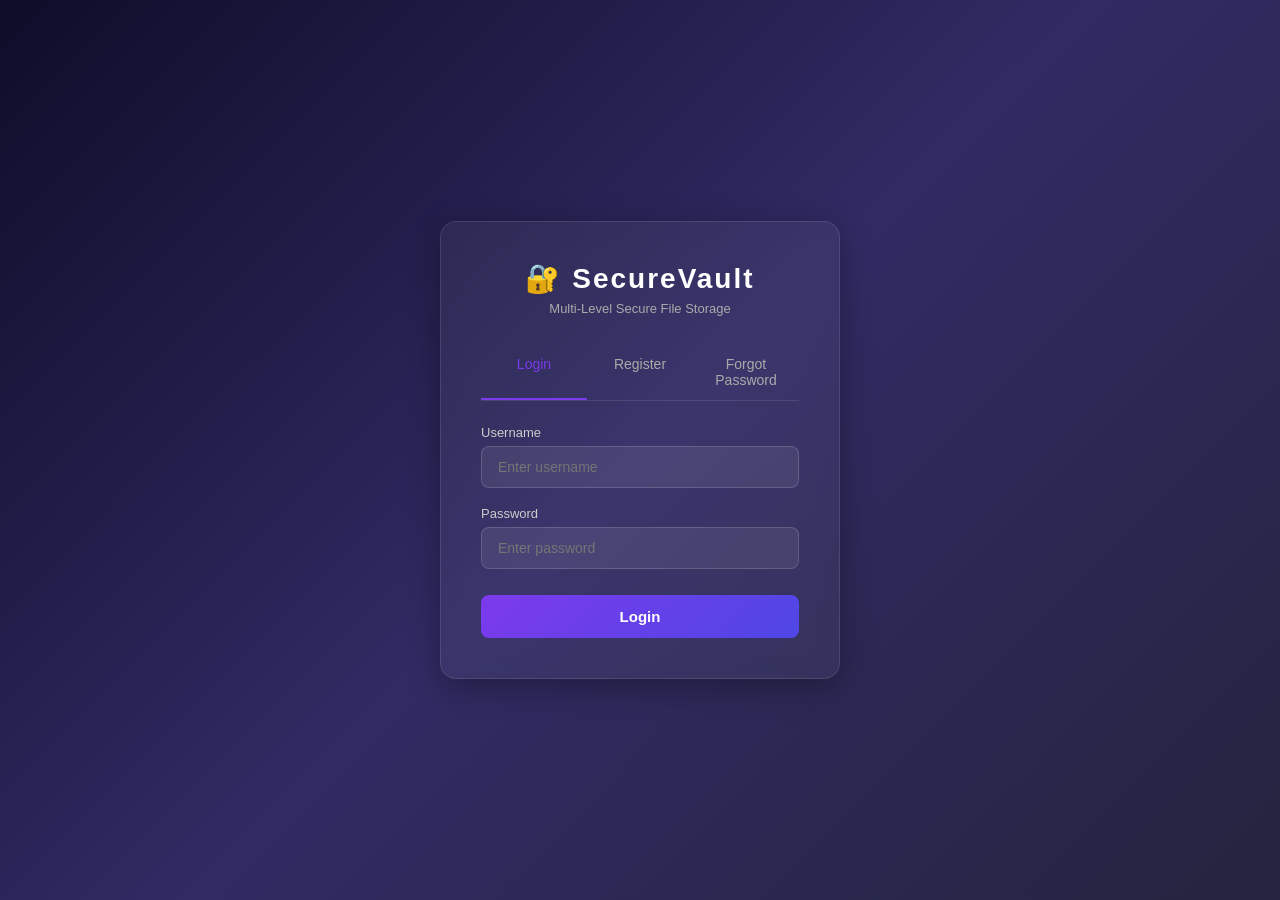
==== src/main/resources/static/index.html @ e0a2c569 "Initial commit: SecureVault - Multi-Level Secure File Storage System" ====
<!DOCTYPE html>
<html lang="en">
<head>
    <meta charset="UTF-8">
    <title>SecureVault - Login</title>
    <style>
        * { margin: 0; padding: 0; box-sizing: border-box; }
        body {
            font-family: 'Segoe UI', sans-serif;
            background: linear-gradient(135deg, #0f0c29, #302b63, #24243e);
            min-height: 100vh;
            display: flex;
            align-items: center;
            justify-content: center;
        }
        .container {
            background: rgba(255,255,255,0.05);
            backdrop-filter: blur(10px);
            border: 1px solid rgba(255,255,255,0.1);
            border-radius: 16px;
            padding: 40px;
            width: 400px;
            box-shadow: 0 8px 32px rgba(0,0,0,0.3);
        }
        .logo { text-align: center; margin-bottom: 30px; }
        .logo h1 { color: #fff; font-size: 28px; letter-spacing: 2px; }
        .logo p { color: #aaa; font-size: 13px; margin-top: 6px; }
        .tabs { display: flex; margin-bottom: 24px; border-bottom: 1px solid rgba(255,255,255,0.1); }
        .tab {
            flex: 1; padding: 10px; text-align: center; cursor: pointer;
            color: #aaa; font-size: 14px; border-bottom: 2px solid transparent;
            transition: all 0.3s;
        }
        .tab.active { color: #7c3aed; border-bottom: 2px solid #7c3aed; }
        .form-group { margin-bottom: 18px; }
        label { color: #ccc; font-size: 13px; display: block; margin-bottom: 6px; }
        input {
            width: 100%; padding: 12px 16px;
            background: rgba(255,255,255,0.08);
            border: 1px solid rgba(255,255,255,0.15);
            border-radius: 8px; color: #fff; font-size: 14px;
            outline: none; transition: border 0.3s;
        }
        input:focus { border-color: #7c3aed; }
        .btn {
            width: 100%; padding: 13px;
            background: linear-gradient(135deg, #7c3aed, #4f46e5);
            border: none; border-radius: 8px; color: #fff;
            font-size: 15px; font-weight: 600; cursor: pointer;
            transition: opacity 0.3s; margin-top: 8px;
        }
        .btn:hover { opacity: 0.85; }
        .msg {
            margin-top: 16px; padding: 12px; border-radius: 8px;
            font-size: 13px; text-align: center; display: none;
        }
        .msg.success { background: rgba(16,185,129,0.2); color: #10b981; display: block; }
        .msg.error   { background: rgba(239,68,68,0.2);  color: #ef4444;  display: block; }
        .level-badge {
            display: inline-block; padding: 3px 10px; border-radius: 20px;
            font-size: 11px; font-weight: bold; margin-left: 8px;
        }
        .level1 { background: rgba(59,130,246,0.2); color: #3b82f6; }
        .level2 { background: rgba(239,68,68,0.2);  color: #ef4444; }
        .hidden { display: none; }
        .otp-input {
            letter-spacing: 8px; font-size: 22px; text-align: center;
            font-weight: bold; color: #7c3aed;
        }
        .info-box {
            background: rgba(124,58,237,0.1); border: 1px solid rgba(124,58,237,0.3);
            border-radius: 8px; padding: 12px; color: #c4b5fd; font-size: 13px;
            margin-bottom: 16px; text-align: center;
        }
    </style>
</head>
<body>
<div class="container">
    <div class="logo">
        <h1>🔐 SecureVault</h1>
        <p>Multi-Level Secure File Storage</p>
    </div>

    <div class="tabs">
        <div class="tab active" onclick="showTab('login')">Login</div>
        <div class="tab" onclick="showTab('register')">Register</div>
        <div class="tab" onclick="showTab('forgot')">Forgot Password</div>
    </div>

    <!-- LOGIN FORM -->
    <div id="loginForm">
        <div class="form-group">
            <label>Username</label>
            <input type="text" id="loginUsername" placeholder="Enter username">
        </div>
        <div class="form-group">
            <label>Password</label>
            <input type="password" id="loginPassword" placeholder="Enter password">
        </div>
        <button class="btn" onclick="login()">Login</button>
        <div id="loginMsg" class="msg"></div>
    </div>

    <!-- OTP VERIFICATION FORM (shown when 2FA is required) -->
    <div id="otpForm" class="hidden">
        <div class="info-box">
            📧 A 6-digit OTP has been sent to your registered email.<br>
            It expires in <strong>5 minutes</strong>.
        </div>
        <div class="form-group">
            <label>Enter OTP</label>
            <input type="text" id="otpInput" class="otp-input" placeholder="000000" maxlength="6">
        </div>
        <button class="btn" onclick="verifyOtp()">Verify OTP</button>
        <button class="btn" onclick="cancelOtp()"
                style="background:rgba(255,255,255,0.08);margin-top:8px;">← Back to Login</button>
        <div id="otpMsg" class="msg"></div>
    </div>

    <!-- REGISTER FORM -->
    <div id="registerForm" class="hidden">
        <div class="form-group">
            <label>Username</label>
            <input type="text" id="regUsername" placeholder="Choose a username">
        </div>
        <div class="form-group">
            <label>Password 1</label>
            <input type="password" id="regPassword1" placeholder="Password for normal files">
        </div>
        <div class="form-group">
            <label>Password 2</label>
            <input type="password" id="regPassword2" placeholder="Password for secure files">
        </div>
        <div class="form-group">
            <label>Security Question</label>
            <select id="regSecurityQuestion" style="width:100%;padding:12px 16px;background:rgba(255,255,255,0.08);border:1px solid rgba(255,255,255,0.15);border-radius:8px;color:#fff;font-size:14px;outline:none;">
                <option value="" style="background:#1a1a2e;">-- Select a question --</option>
                <option value="What was the name of your first pet?" style="background:#1a1a2e;">What was the name of your first pet?</option>
                <option value="What is your mother's maiden name?" style="background:#1a1a2e;">What is your mother's maiden name?</option>
                <option value="What city were you born in?" style="background:#1a1a2e;">What city were you born in?</option>
                <option value="What was the name of your primary school?" style="background:#1a1a2e;">What was the name of your primary school?</option>
                <option value="What is your favourite movie?" style="background:#1a1a2e;">What is your favourite movie?</option>
            </select>
        </div>
        <div class="form-group">
            <label>Security Answer</label>
            <input type="text" id="regSecurityAnswer" placeholder="Your answer (case-insensitive)">
        </div>
        <div class="form-group">
            <label>Email Address <span style="color:#7c3aed;font-size:11px;">(optional — required for 2FA)</span></label>
            <input type="email" id="regEmail" placeholder="your@email.com">
        </div>
        <button class="btn" onclick="register()">Register</button>
        <div id="registerMsg" class="msg"></div>
    </div>

    <!-- FORGOT PASSWORD FORM -->
    <div id="forgotForm" class="hidden">
        <div class="form-group">
            <label>Username</label>
            <input type="text" id="forgotUsername" placeholder="Enter your username">
            <button class="btn" onclick="loadQuestion()" style="margin-top:8px;padding:9px;">Get Security Question</button>
        </div>
        <div id="questionBox" class="hidden">
            <div class="form-group">
                <label>Security Question</label>
                <div id="questionText" style="color:#7c3aed;font-size:14px;padding:10px 0;"></div>
            </div>
            <div class="form-group">
                <label>Your Answer</label>
                <input type="text" id="forgotAnswer" placeholder="Enter your answer">
            </div>
            <div class="form-group">
                <label>New Password</label>
                <input type="password" id="forgotNewPassword" placeholder="Set a new password">
            </div>
            <button class="btn" onclick="resetPassword()">Reset Password</button>
        </div>
        <div id="forgotMsg" class="msg"></div>
    </div>
</div>

<script>
    let pending2FAUsername = null;  // stores username while waiting for OTP

    function showTab(tab) {
        document.getElementById('loginForm').classList.toggle('hidden', tab !== 'login');
        document.getElementById('otpForm').classList.add('hidden');
        document.getElementById('registerForm').classList.toggle('hidden', tab !== 'register');
        document.getElementById('forgotForm').classList.toggle('hidden', tab !== 'forgot');
        document.querySelectorAll('.tab').forEach((t, i) => {
            t.classList.toggle('active',
                (tab === 'login'    && i === 0) ||
                (tab === 'register' && i === 1) ||
                (tab === 'forgot'   && i === 2)
            );
        });
    }

    async function login() {
        const username = document.getElementById('loginUsername').value.trim();
        const password = document.getElementById('loginPassword').value.trim();
        const msg = document.getElementById('loginMsg');

        if (!username || !password) {
            showMsg(msg, 'Please fill in all fields', 'error'); return;
        }

        try {
            const res = await fetch('/auth/login', {
                method: 'POST',
                headers: { 'Content-Type': 'application/json' },
                body: JSON.stringify({ username, password })
            });
            const result = await res.text();

            if (result.startsWith('2FA_REQUIRED:')) {
                // 2FA is active — show OTP verification form
                pending2FAUsername = result.split(':')[1];
                document.getElementById('loginForm').classList.add('hidden');
                document.getElementById('otpForm').classList.remove('hidden');
                document.getElementById('otpInput').value = '';
                document.getElementById('otpMsg').className = 'msg';
                return;
            }

            if (result.startsWith('EMAIL_ERROR')) {
                showMsg(msg, '⚠️ 2FA is enabled but email could not be sent. Check server mail settings in application.properties.', 'error');
                return;
            }

            if (result.startsWith('ey')) {
                localStorage.setItem('token', result);
                const payload = JSON.parse(atob(result.split('.')[1]));
                localStorage.setItem('accessLevel', payload.accessLevel);
                localStorage.setItem('username', username);
                showMsg(msg, 'Login successful! Redirecting...', 'success');
                setTimeout(() => window.location.href = '/dashboard.html', 1000);
            } else {
                showMsg(msg, result, 'error');
            }
        } catch (e) {
            showMsg(msg, 'Connection error. Is the server running?', 'error');
        }
    }

    async function verifyOtp() {
        const otp = document.getElementById('otpInput').value.trim();
        const msg = document.getElementById('otpMsg');

        if (!otp || otp.length !== 6) {
            showMsg(msg, 'Please enter the 6-digit OTP', 'error'); return;
        }

        try {
            const res = await fetch('/auth/verify-otp', {
                method: 'POST',
                headers: { 'Content-Type': 'application/json' },
                body: JSON.stringify({ username: pending2FAUsername, otp })
            });
            const result = await res.text();

            if (result.startsWith('ey')) {
                localStorage.setItem('token', result);
                const payload = JSON.parse(atob(result.split('.')[1]));
                localStorage.setItem('accessLevel', payload.accessLevel);
                localStorage.setItem('username', pending2FAUsername);
                pending2FAUsername = null;
                showMsg(msg, '✅ OTP verified! Redirecting...', 'success');
                setTimeout(() => window.location.href = '/dashboard.html', 1000);
            } else {
                showMsg(msg, '❌ ' + result, 'error');
            }
        } catch (e) {
            showMsg(msg, 'Connection error', 'error');
        }
    }

    function cancelOtp() {
        pending2FAUsername = null;
        document.getElementById('otpForm').classList.add('hidden');
        document.getElementById('loginForm').classList.remove('hidden');
        document.getElementById('loginMsg').className = 'msg';
    }

    async function register() {
        const username         = document.getElementById('regUsername').value.trim();
        const password1        = document.getElementById('regPassword1').value.trim();
        const password2        = document.getElementById('regPassword2').value.trim();
        const securityQuestion = document.getElementById('regSecurityQuestion').value;
        const securityAnswer   = document.getElementById('regSecurityAnswer').value.trim();
        const email            = document.getElementById('regEmail').value.trim();
        const msg = document.getElementById('registerMsg');

        if (!username || !password1 || !password2 || !securityQuestion || !securityAnswer) {
            showMsg(msg, 'Please fill in all fields including security question', 'error'); return;
        }
        if (password1 === password2) {
            showMsg(msg, 'Password 1 and Password 2 must be different', 'error'); return;
        }

        try {
            const res = await fetch('/auth/register', {
                method: 'POST',
                headers: { 'Content-Type': 'application/json' },
                body: JSON.stringify({ username, password1, password2, securityQuestion, securityAnswer, email })
            });
            const result = await res.text();
            if (result.includes('successfully')) {
                showMsg(msg, result + ' — You can now login!', 'success');
            } else {
                showMsg(msg, result, 'error');
            }
        } catch (e) {
            showMsg(msg, 'Connection error. Is the server running?', 'error');
        }
    }

    async function loadQuestion() {
        const username = document.getElementById('forgotUsername').value.trim();
        const msg      = document.getElementById('forgotMsg');
        if (!username) { showMsg(msg, 'Enter your username first', 'error'); return; }

        try {
            const res      = await fetch('/auth/security-question?username=' + encodeURIComponent(username));
            const question = await res.text();

            if (question === 'USER_NOT_FOUND') {
                showMsg(msg, '❌ No account found with that username.', 'error');
                document.getElementById('questionBox').classList.add('hidden');
                return;
            }
            if (question === 'NO_SECURITY_QUESTION') {
                showMsg(msg, '⚠️ This account has no security question. Please contact admin.', 'error');
                document.getElementById('questionBox').classList.add('hidden');
                return;
            }

            document.getElementById('questionText').textContent = '❓ ' + question;
            document.getElementById('questionBox').classList.remove('hidden');
            msg.className = 'msg';
        } catch (e) {
            showMsg(msg, 'Connection error', 'error');
        }
    }

    async function resetPassword() {
        const username    = document.getElementById('forgotUsername').value.trim();
        const answer      = document.getElementById('forgotAnswer').value.trim();
        const newPassword = document.getElementById('forgotNewPassword').value.trim();
        const msg = document.getElementById('forgotMsg');

        if (!answer || !newPassword) {
            showMsg(msg, 'Please fill in all fields', 'error'); return;
        }

        try {
            const res = await fetch('/auth/reset-password', {
                method: 'POST',
                headers: { 'Content-Type': 'application/json' },
                body: JSON.stringify({ username, securityAnswer: answer, newPassword })
            });
            const result = await res.text();
            if (result.includes('successful')) {
                showMsg(msg, '✅ ' + result, 'success');
                document.getElementById('questionBox').classList.add('hidden');
                setTimeout(() => showTab('login'), 2500);
            } else {
                showMsg(msg, '❌ ' + result, 'error');
            }
        } catch (e) {
            showMsg(msg, 'Connection error', 'error');
        }
    }


    function showMsg(el, text, type) {
        el.textContent = text;
        el.className = 'msg ' + type;
    }
</script>
</body>
</html>
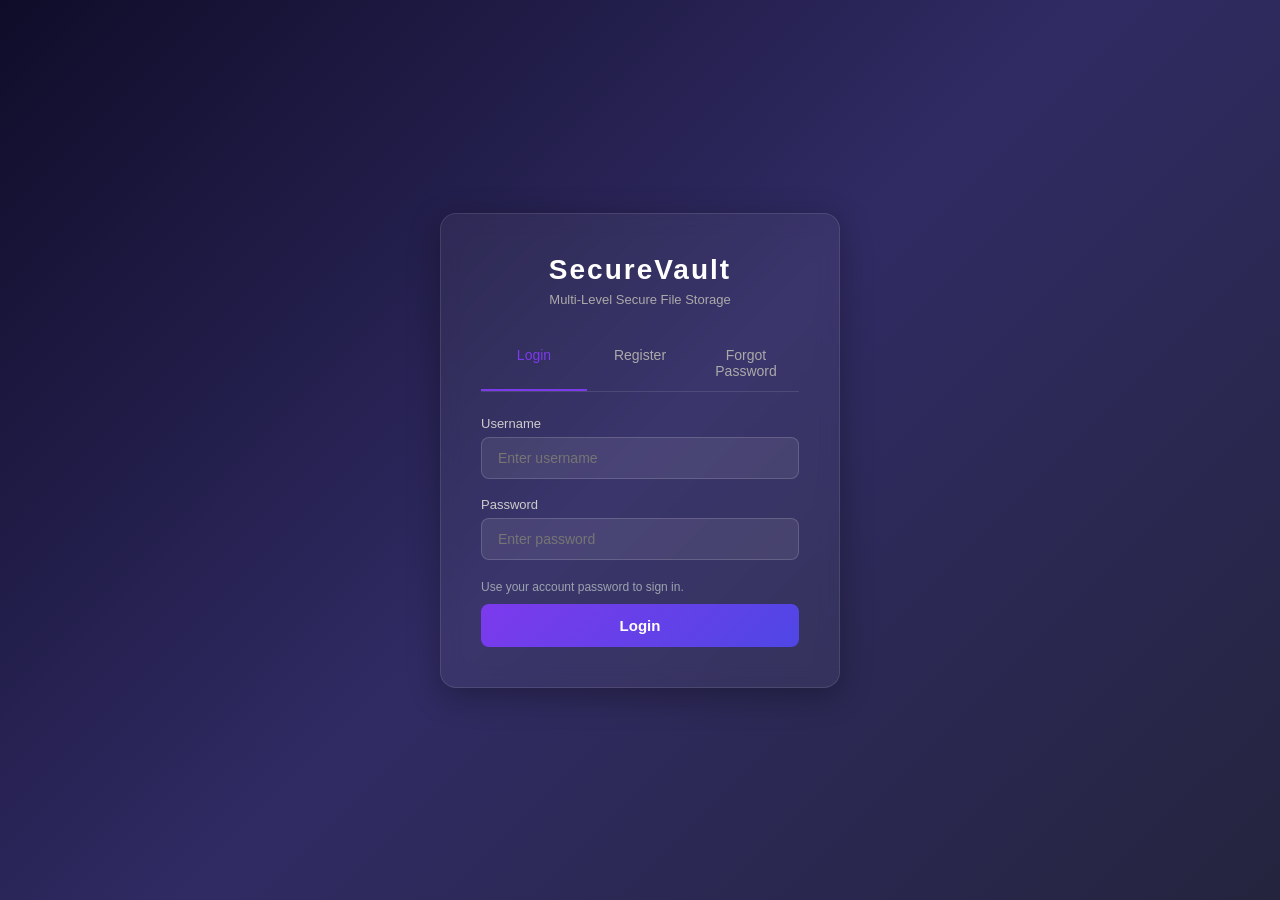
==== commit d2278416: "Update backend" ====
--- a/src/main/resources/static/index.html
+++ b/src/main/resources/static/index.html
@@ -34,14 +34,27 @@
         .tab.active { color: #7c3aed; border-bottom: 2px solid #7c3aed; }
         .form-group { margin-bottom: 18px; }
         label { color: #ccc; font-size: 13px; display: block; margin-bottom: 6px; }
-        input {
+        input, select {
             width: 100%; padding: 12px 16px;
             background: rgba(255,255,255,0.08);
             border: 1px solid rgba(255,255,255,0.15);
             border-radius: 8px; color: #fff; font-size: 14px;
             outline: none; transition: border 0.3s;
         }
-        input:focus { border-color: #7c3aed; }
+        select {
+            background: rgba(255,255,255,0.15);
+            border: 2px solid rgba(124,58,237,0.6);
+            color: #fff;
+        }
+        select option {
+            background: #1a1a2e;
+            color: #fff;
+        }
+        select option:checked {
+            background: #000000;
+            color: #fff;
+        }
+        input:focus, select:focus { border-color: #7c3aed; }
         .btn {
             width: 100%; padding: 13px;
             background: linear-gradient(135deg, #7c3aed, #4f46e5);
@@ -56,28 +69,19 @@
         }
         .msg.success { background: rgba(16,185,129,0.2); color: #10b981; display: block; }
         .msg.error   { background: rgba(239,68,68,0.2);  color: #ef4444;  display: block; }
-        .level-badge {
-            display: inline-block; padding: 3px 10px; border-radius: 20px;
-            font-size: 11px; font-weight: bold; margin-left: 8px;
-        }
-        .level1 { background: rgba(59,130,246,0.2); color: #3b82f6; }
-        .level2 { background: rgba(239,68,68,0.2);  color: #ef4444; }
         .hidden { display: none; }
-        .otp-input {
-            letter-spacing: 8px; font-size: 22px; text-align: center;
-            font-weight: bold; color: #7c3aed;
-        }
-        .info-box {
-            background: rgba(124,58,237,0.1); border: 1px solid rgba(124,58,237,0.3);
-            border-radius: 8px; padding: 12px; color: #c4b5fd; font-size: 13px;
-            margin-bottom: 16px; text-align: center;
+        .hint {
+            color: #9ca3af;
+            font-size: 12px;
+            margin-top: 8px;
+            line-height: 1.5;
         }
     </style>
 </head>
 <body>
 <div class="container">
     <div class="logo">
-        <h1>🔐 SecureVault</h1>
+        <h1> SecureVault</h1>
         <p>Multi-Level Secure File Storage</p>
     </div>
 
@@ -90,50 +94,36 @@
     <!-- LOGIN FORM -->
     <div id="loginForm">
         <div class="form-group">
-            <label>Username</label>
+            <label for="loginUsername">Username</label>
             <input type="text" id="loginUsername" placeholder="Enter username">
         </div>
         <div class="form-group">
-            <label>Password</label>
+            <label for="loginPassword">Password</label>
             <input type="password" id="loginPassword" placeholder="Enter password">
         </div>
+        <div class="hint" id="loginHint">Use your account password to sign in.</div>
+
         <button class="btn" onclick="login()">Login</button>
         <div id="loginMsg" class="msg"></div>
     </div>
 
-    <!-- OTP VERIFICATION FORM (shown when 2FA is required) -->
-    <div id="otpForm" class="hidden">
-        <div class="info-box">
-            📧 A 6-digit OTP has been sent to your registered email.<br>
-            It expires in <strong>5 minutes</strong>.
-        </div>
-        <div class="form-group">
-            <label>Enter OTP</label>
-            <input type="text" id="otpInput" class="otp-input" placeholder="000000" maxlength="6">
-        </div>
-        <button class="btn" onclick="verifyOtp()">Verify OTP</button>
-        <button class="btn" onclick="cancelOtp()"
-                style="background:rgba(255,255,255,0.08);margin-top:8px;">← Back to Login</button>
-        <div id="otpMsg" class="msg"></div>
-    </div>
-
     <!-- REGISTER FORM -->
     <div id="registerForm" class="hidden">
         <div class="form-group">
-            <label>Username</label>
+            <label for="regUsername">Username</label>
             <input type="text" id="regUsername" placeholder="Choose a username">
         </div>
         <div class="form-group">
-            <label>Password 1</label>
-            <input type="password" id="regPassword1" placeholder="Password for normal files">
-        </div>
-        <div class="form-group">
-            <label>Password 2</label>
-            <input type="password" id="regPassword2" placeholder="Password for secure files">
-        </div>
-        <div class="form-group">
-            <label>Security Question</label>
-            <select id="regSecurityQuestion" style="width:100%;padding:12px 16px;background:rgba(255,255,255,0.08);border:1px solid rgba(255,255,255,0.15);border-radius:8px;color:#fff;font-size:14px;outline:none;">
+            <label for="regPassword1">Password</label>
+            <input type="password" id="regPassword1" placeholder="Create your account password">
+        </div>
+        <div class="form-group">
+            <label for="regPassword2">Extra Password</label>
+            <input type="password" id="regPassword2" placeholder="Create your extra password">
+        </div>
+        <div class="form-group">
+            <label for="regSecurityQuestion1">Security Question 1</label>
+            <select id="regSecurityQuestion1">
                 <option value="" style="background:#1a1a2e;">-- Select a question --</option>
                 <option value="What was the name of your first pet?" style="background:#1a1a2e;">What was the name of your first pet?</option>
                 <option value="What is your mother's maiden name?" style="background:#1a1a2e;">What is your mother's maiden name?</option>
@@ -143,13 +133,25 @@
             </select>
         </div>
         <div class="form-group">
-            <label>Security Answer</label>
-            <input type="text" id="regSecurityAnswer" placeholder="Your answer (case-insensitive)">
-        </div>
-        <div class="form-group">
-            <label>Email Address <span style="color:#7c3aed;font-size:11px;">(optional — required for 2FA)</span></label>
-            <input type="email" id="regEmail" placeholder="your@email.com">
-        </div>
+            <label for="regSecurityAnswer1">Security Answer 1</label>
+            <input type="text" id="regSecurityAnswer1" placeholder="Your answer (case-insensitive)">
+        </div>
+        <div class="form-group">
+            <label for="regSecurityQuestion2">Security Question 2</label>
+            <select id="regSecurityQuestion2">
+                <option value="" style="background:#1a1a2e;">-- Select a question --</option>
+                <option value="What was the name of your first pet?" style="background:#1a1a2e;">What was the name of your first pet?</option>
+                <option value="What is your mother's maiden name?" style="background:#1a1a2e;">What is your mother's maiden name?</option>
+                <option value="What city were you born in?" style="background:#1a1a2e;">What city were you born in?</option>
+                <option value="What was the name of your primary school?" style="background:#1a1a2e;">What was the name of your primary school?</option>
+                <option value="What is your favourite movie?" style="background:#1a1a2e;">What is your favourite movie?</option>
+            </select>
+        </div>
+        <div class="form-group">
+            <label for="regSecurityAnswer2">Security Answer 2</label>
+            <input type="text" id="regSecurityAnswer2" placeholder="Your answer (case-insensitive)">
+        </div>
+        <div class="hint">Use the two security questions to recover your account credentials.</div>
         <button class="btn" onclick="register()">Register</button>
         <div id="registerMsg" class="msg"></div>
     </div>
@@ -157,35 +159,32 @@
     <!-- FORGOT PASSWORD FORM -->
     <div id="forgotForm" class="hidden">
         <div class="form-group">
-            <label>Username</label>
+            <label for="forgotUsername">Username</label>
             <input type="text" id="forgotUsername" placeholder="Enter your username">
             <button class="btn" onclick="loadQuestion()" style="margin-top:8px;padding:9px;">Get Security Question</button>
         </div>
         <div id="questionBox" class="hidden">
             <div class="form-group">
-                <label>Security Question</label>
-                <div id="questionText" style="color:#7c3aed;font-size:14px;padding:10px 0;"></div>
+                <label for="recoveryQuestion">Security Question</label>
+                <select id="recoveryQuestion"></select>
             </div>
             <div class="form-group">
-                <label>Your Answer</label>
+                <label for="forgotAnswer">Your Answer</label>
                 <input type="text" id="forgotAnswer" placeholder="Enter your answer">
             </div>
             <div class="form-group">
-                <label>New Password</label>
-                <input type="password" id="forgotNewPassword" placeholder="Set a new password">
+                <label for="forgotNewPassword">New Access Code</label>
+                <input type="password" id="forgotNewPassword" placeholder="Set a new access code">
             </div>
-            <button class="btn" onclick="resetPassword()">Reset Password</button>
+            <button class="btn" onclick="recoverByQuestion()">Recover Account</button>
         </div>
         <div id="forgotMsg" class="msg"></div>
     </div>
 </div>
 
 <script>
-    let pending2FAUsername = null;  // stores username while waiting for OTP
-
     function showTab(tab) {
         document.getElementById('loginForm').classList.toggle('hidden', tab !== 'login');
-        document.getElementById('otpForm').classList.add('hidden');
         document.getElementById('registerForm').classList.toggle('hidden', tab !== 'register');
         document.getElementById('forgotForm').classList.toggle('hidden', tab !== 'forgot');
         document.querySelectorAll('.tab').forEach((t, i) => {
@@ -213,21 +212,6 @@
                 body: JSON.stringify({ username, password })
             });
             const result = await res.text();
-
-            if (result.startsWith('2FA_REQUIRED:')) {
-                // 2FA is active — show OTP verification form
-                pending2FAUsername = result.split(':')[1];
-                document.getElementById('loginForm').classList.add('hidden');
-                document.getElementById('otpForm').classList.remove('hidden');
-                document.getElementById('otpInput').value = '';
-                document.getElementById('otpMsg').className = 'msg';
-                return;
-            }
-
-            if (result.startsWith('EMAIL_ERROR')) {
-                showMsg(msg, '⚠️ 2FA is enabled but email could not be sent. Check server mail settings in application.properties.', 'error');
-                return;
-            }
 
             if (result.startsWith('ey')) {
                 localStorage.setItem('token', result);
@@ -244,66 +228,25 @@
         }
     }
 
-    async function verifyOtp() {
-        const otp = document.getElementById('otpInput').value.trim();
-        const msg = document.getElementById('otpMsg');
-
-        if (!otp || otp.length !== 6) {
-            showMsg(msg, 'Please enter the 6-digit OTP', 'error'); return;
-        }
-
-        try {
-            const res = await fetch('/auth/verify-otp', {
-                method: 'POST',
-                headers: { 'Content-Type': 'application/json' },
-                body: JSON.stringify({ username: pending2FAUsername, otp })
-            });
-            const result = await res.text();
-
-            if (result.startsWith('ey')) {
-                localStorage.setItem('token', result);
-                const payload = JSON.parse(atob(result.split('.')[1]));
-                localStorage.setItem('accessLevel', payload.accessLevel);
-                localStorage.setItem('username', pending2FAUsername);
-                pending2FAUsername = null;
-                showMsg(msg, '✅ OTP verified! Redirecting...', 'success');
-                setTimeout(() => window.location.href = '/dashboard.html', 1000);
-            } else {
-                showMsg(msg, '❌ ' + result, 'error');
-            }
-        } catch (e) {
-            showMsg(msg, 'Connection error', 'error');
-        }
-    }
-
-    function cancelOtp() {
-        pending2FAUsername = null;
-        document.getElementById('otpForm').classList.add('hidden');
-        document.getElementById('loginForm').classList.remove('hidden');
-        document.getElementById('loginMsg').className = 'msg';
-    }
-
     async function register() {
-        const username         = document.getElementById('regUsername').value.trim();
-        const password1        = document.getElementById('regPassword1').value.trim();
-        const password2        = document.getElementById('regPassword2').value.trim();
-        const securityQuestion = document.getElementById('regSecurityQuestion').value;
-        const securityAnswer   = document.getElementById('regSecurityAnswer').value.trim();
-        const email            = document.getElementById('regEmail').value.trim();
+        const username = document.getElementById('regUsername').value.trim();
+        const password1 = document.getElementById('regPassword1').value.trim();
+        const password2 = document.getElementById('regPassword2').value.trim();
+        const securityQuestion1 = document.getElementById('regSecurityQuestion1').value;
+        const securityAnswer1 = document.getElementById('regSecurityAnswer1').value.trim();
+        const securityQuestion2 = document.getElementById('regSecurityQuestion2').value;
+        const securityAnswer2 = document.getElementById('regSecurityAnswer2').value.trim();
         const msg = document.getElementById('registerMsg');
 
-        if (!username || !password1 || !password2 || !securityQuestion || !securityAnswer) {
-            showMsg(msg, 'Please fill in all fields including security question', 'error'); return;
-        }
-        if (password1 === password2) {
-            showMsg(msg, 'Password 1 and Password 2 must be different', 'error'); return;
+        if (!username || !password1 || !password2 || !securityQuestion1 || !securityAnswer1 || !securityQuestion2 || !securityAnswer2) {
+            showMsg(msg, 'Please fill in all fields including both security questions', 'error'); return;
         }
 
         try {
             const res = await fetch('/auth/register', {
                 method: 'POST',
                 headers: { 'Content-Type': 'application/json' },
-                body: JSON.stringify({ username, password1, password2, securityQuestion, securityAnswer, email })
+                body: JSON.stringify({ username, password1, password2, securityQuestion1, securityAnswer1, securityQuestion2, securityAnswer2 })
             });
             const result = await res.text();
             if (result.includes('successfully')) {
@@ -318,25 +261,23 @@
 
     async function loadQuestion() {
         const username = document.getElementById('forgotUsername').value.trim();
-        const msg      = document.getElementById('forgotMsg');
+        const msg = document.getElementById('forgotMsg');
         if (!username) { showMsg(msg, 'Enter your username first', 'error'); return; }
 
         try {
-            const res      = await fetch('/auth/security-question?username=' + encodeURIComponent(username));
-            const question = await res.text();
-
-            if (question === 'USER_NOT_FOUND') {
+            const res = await fetch('/auth/security-questions?username=' + encodeURIComponent(username));
+            if (!res.ok) {
                 showMsg(msg, '❌ No account found with that username.', 'error');
                 document.getElementById('questionBox').classList.add('hidden');
                 return;
             }
-            if (question === 'NO_SECURITY_QUESTION') {
-                showMsg(msg, '⚠️ This account has no security question. Please contact admin.', 'error');
-                document.getElementById('questionBox').classList.add('hidden');
-                return;
-            }
-
-            document.getElementById('questionText').textContent = '❓ ' + question;
+
+            const data = await res.json();
+            const select = document.getElementById('recoveryQuestion');
+            select.innerHTML = `
+                <option value="securityQuestion1">${data.securityQuestion1 || 'Not set'}</option>
+                <option value="securityQuestion2">${data.securityQuestion2 || 'Not set'}</option>
+            `;
             document.getElementById('questionBox').classList.remove('hidden');
             msg.className = 'msg';
         } catch (e) {
@@ -344,21 +285,22 @@
         }
     }
 
-    async function resetPassword() {
-        const username    = document.getElementById('forgotUsername').value.trim();
-        const answer      = document.getElementById('forgotAnswer').value.trim();
+    async function recoverByQuestion() {
+        const username = document.getElementById('forgotUsername').value.trim();
+        const questionKey = document.getElementById('recoveryQuestion').value;
+        const answer = document.getElementById('forgotAnswer').value.trim();
         const newPassword = document.getElementById('forgotNewPassword').value.trim();
         const msg = document.getElementById('forgotMsg');
 
-        if (!answer || !newPassword) {
-            showMsg(msg, 'Please fill in all fields', 'error'); return;
+        if (!username || !questionKey || !answer || !newPassword) {
+            showMsg(msg, 'Please complete all recovery fields', 'error'); return;
         }
 
         try {
-            const res = await fetch('/auth/reset-password', {
+            const res = await fetch('/auth/recover-by-question', {
                 method: 'POST',
                 headers: { 'Content-Type': 'application/json' },
-                body: JSON.stringify({ username, securityAnswer: answer, newPassword })
+                body: JSON.stringify({ username, questionKey, securityAnswer: answer, newPassword })
             });
             const result = await res.text();
             if (result.includes('successful')) {
@@ -373,7 +315,6 @@
         }
     }
 
-
     function showMsg(el, text, type) {
         el.textContent = text;
         el.className = 'msg ' + type;
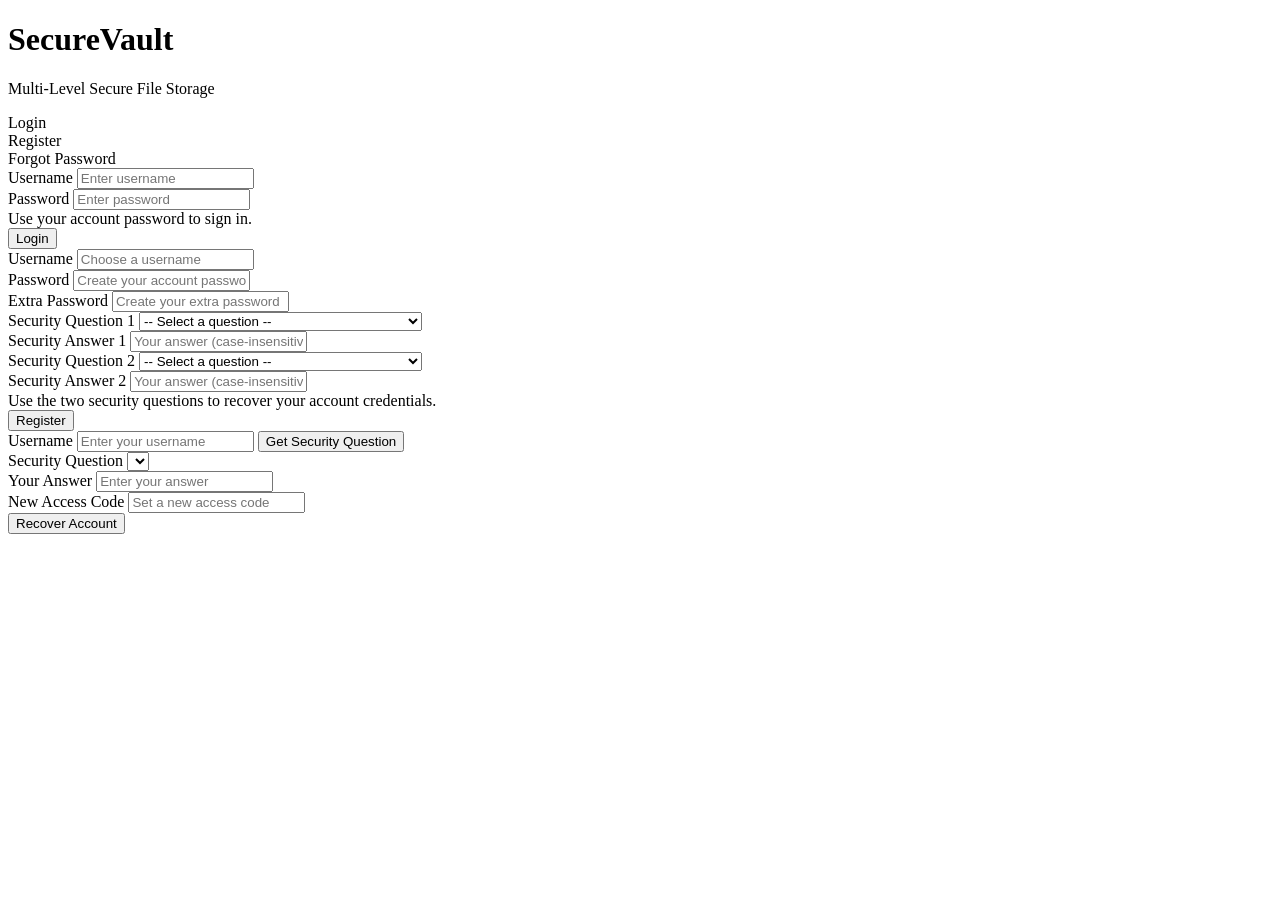
==== commit 118b2bfc: "Seprate HTML, CSS &JS" ====
--- a/src/main/resources/static/index.html
+++ b/src/main/resources/static/index.html
@@ -3,80 +3,7 @@
 <head>
     <meta charset="UTF-8">
     <title>SecureVault - Login</title>
-    <style>
-        * { margin: 0; padding: 0; box-sizing: border-box; }
-        body {
-            font-family: 'Segoe UI', sans-serif;
-            background: linear-gradient(135deg, #0f0c29, #302b63, #24243e);
-            min-height: 100vh;
-            display: flex;
-            align-items: center;
-            justify-content: center;
-        }
-        .container {
-            background: rgba(255,255,255,0.05);
-            backdrop-filter: blur(10px);
-            border: 1px solid rgba(255,255,255,0.1);
-            border-radius: 16px;
-            padding: 40px;
-            width: 400px;
-            box-shadow: 0 8px 32px rgba(0,0,0,0.3);
-        }
-        .logo { text-align: center; margin-bottom: 30px; }
-        .logo h1 { color: #fff; font-size: 28px; letter-spacing: 2px; }
-        .logo p { color: #aaa; font-size: 13px; margin-top: 6px; }
-        .tabs { display: flex; margin-bottom: 24px; border-bottom: 1px solid rgba(255,255,255,0.1); }
-        .tab {
-            flex: 1; padding: 10px; text-align: center; cursor: pointer;
-            color: #aaa; font-size: 14px; border-bottom: 2px solid transparent;
-            transition: all 0.3s;
-        }
-        .tab.active { color: #7c3aed; border-bottom: 2px solid #7c3aed; }
-        .form-group { margin-bottom: 18px; }
-        label { color: #ccc; font-size: 13px; display: block; margin-bottom: 6px; }
-        input, select {
-            width: 100%; padding: 12px 16px;
-            background: rgba(255,255,255,0.08);
-            border: 1px solid rgba(255,255,255,0.15);
-            border-radius: 8px; color: #fff; font-size: 14px;
-            outline: none; transition: border 0.3s;
-        }
-        select {
-            background: rgba(255,255,255,0.15);
-            border: 2px solid rgba(124,58,237,0.6);
-            color: #fff;
-        }
-        select option {
-            background: #1a1a2e;
-            color: #fff;
-        }
-        select option:checked {
-            background: #000000;
-            color: #fff;
-        }
-        input:focus, select:focus { border-color: #7c3aed; }
-        .btn {
-            width: 100%; padding: 13px;
-            background: linear-gradient(135deg, #7c3aed, #4f46e5);
-            border: none; border-radius: 8px; color: #fff;
-            font-size: 15px; font-weight: 600; cursor: pointer;
-            transition: opacity 0.3s; margin-top: 8px;
-        }
-        .btn:hover { opacity: 0.85; }
-        .msg {
-            margin-top: 16px; padding: 12px; border-radius: 8px;
-            font-size: 13px; text-align: center; display: none;
-        }
-        .msg.success { background: rgba(16,185,129,0.2); color: #10b981; display: block; }
-        .msg.error   { background: rgba(239,68,68,0.2);  color: #ef4444;  display: block; }
-        .hidden { display: none; }
-        .hint {
-            color: #9ca3af;
-            font-size: 12px;
-            margin-top: 8px;
-            line-height: 1.5;
-        }
-    </style>
+    <link rel="stylesheet" href="/styles.css">
 </head>
 <body>
 <div class="container">
@@ -124,12 +51,12 @@
         <div class="form-group">
             <label for="regSecurityQuestion1">Security Question 1</label>
             <select id="regSecurityQuestion1">
-                <option value="" style="background:#1a1a2e;">-- Select a question --</option>
-                <option value="What was the name of your first pet?" style="background:#1a1a2e;">What was the name of your first pet?</option>
-                <option value="What is your mother's maiden name?" style="background:#1a1a2e;">What is your mother's maiden name?</option>
-                <option value="What city were you born in?" style="background:#1a1a2e;">What city were you born in?</option>
-                <option value="What was the name of your primary school?" style="background:#1a1a2e;">What was the name of your primary school?</option>
-                <option value="What is your favourite movie?" style="background:#1a1a2e;">What is your favourite movie?</option>
+                <option value="">-- Select a question --</option>
+                <option value="What was the name of your first pet?">What was the name of your first pet?</option>
+                <option value="What is your mother's maiden name?">What is your mother's maiden name?</option>
+                <option value="What city were you born in?">What city were you born in?</option>
+                <option value="What was the name of your primary school?">What was the name of your primary school?</option>
+                <option value="What is your favourite movie?">What is your favourite movie?</option>
             </select>
         </div>
         <div class="form-group">
@@ -139,12 +66,12 @@
         <div class="form-group">
             <label for="regSecurityQuestion2">Security Question 2</label>
             <select id="regSecurityQuestion2">
-                <option value="" style="background:#1a1a2e;">-- Select a question --</option>
-                <option value="What was the name of your first pet?" style="background:#1a1a2e;">What was the name of your first pet?</option>
-                <option value="What is your mother's maiden name?" style="background:#1a1a2e;">What is your mother's maiden name?</option>
-                <option value="What city were you born in?" style="background:#1a1a2e;">What city were you born in?</option>
-                <option value="What was the name of your primary school?" style="background:#1a1a2e;">What was the name of your primary school?</option>
-                <option value="What is your favourite movie?" style="background:#1a1a2e;">What is your favourite movie?</option>
+                <option value="">-- Select a question --</option>
+                <option value="What was the name of your first pet?">What was the name of your first pet?</option>
+                <option value="What is your mother's maiden name?">What is your mother's maiden name?</option>
+                <option value="What city were you born in?">What city were you born in?</option>
+                <option value="What was the name of your primary school?">What was the name of your primary school?</option>
+                <option value="What is your favourite movie?">What is your favourite movie?</option>
             </select>
         </div>
         <div class="form-group">
@@ -161,7 +88,7 @@
         <div class="form-group">
             <label for="forgotUsername">Username</label>
             <input type="text" id="forgotUsername" placeholder="Enter your username">
-            <button class="btn" onclick="loadQuestion()" style="margin-top:8px;padding:9px;">Get Security Question</button>
+            <button class="btn compact" onclick="loadQuestion()">Get Security Question</button>
         </div>
         <div id="questionBox" class="hidden">
             <div class="form-group">
@@ -182,144 +109,7 @@
     </div>
 </div>
 
-<script>
-    function showTab(tab) {
-        document.getElementById('loginForm').classList.toggle('hidden', tab !== 'login');
-        document.getElementById('registerForm').classList.toggle('hidden', tab !== 'register');
-        document.getElementById('forgotForm').classList.toggle('hidden', tab !== 'forgot');
-        document.querySelectorAll('.tab').forEach((t, i) => {
-            t.classList.toggle('active',
-                (tab === 'login'    && i === 0) ||
-                (tab === 'register' && i === 1) ||
-                (tab === 'forgot'   && i === 2)
-            );
-        });
-    }
-
-    async function login() {
-        const username = document.getElementById('loginUsername').value.trim();
-        const password = document.getElementById('loginPassword').value.trim();
-        const msg = document.getElementById('loginMsg');
-
-        if (!username || !password) {
-            showMsg(msg, 'Please fill in all fields', 'error'); return;
-        }
-
-        try {
-            const res = await fetch('/auth/login', {
-                method: 'POST',
-                headers: { 'Content-Type': 'application/json' },
-                body: JSON.stringify({ username, password })
-            });
-            const result = await res.text();
-
-            if (result.startsWith('ey')) {
-                localStorage.setItem('token', result);
-                const payload = JSON.parse(atob(result.split('.')[1]));
-                localStorage.setItem('accessLevel', payload.accessLevel);
-                localStorage.setItem('username', username);
-                showMsg(msg, 'Login successful! Redirecting...', 'success');
-                setTimeout(() => window.location.href = '/dashboard.html', 1000);
-            } else {
-                showMsg(msg, result, 'error');
-            }
-        } catch (e) {
-            showMsg(msg, 'Connection error. Is the server running?', 'error');
-        }
-    }
-
-    async function register() {
-        const username = document.getElementById('regUsername').value.trim();
-        const password1 = document.getElementById('regPassword1').value.trim();
-        const password2 = document.getElementById('regPassword2').value.trim();
-        const securityQuestion1 = document.getElementById('regSecurityQuestion1').value;
-        const securityAnswer1 = document.getElementById('regSecurityAnswer1').value.trim();
-        const securityQuestion2 = document.getElementById('regSecurityQuestion2').value;
-        const securityAnswer2 = document.getElementById('regSecurityAnswer2').value.trim();
-        const msg = document.getElementById('registerMsg');
-
-        if (!username || !password1 || !password2 || !securityQuestion1 || !securityAnswer1 || !securityQuestion2 || !securityAnswer2) {
-            showMsg(msg, 'Please fill in all fields including both security questions', 'error'); return;
-        }
-
-        try {
-            const res = await fetch('/auth/register', {
-                method: 'POST',
-                headers: { 'Content-Type': 'application/json' },
-                body: JSON.stringify({ username, password1, password2, securityQuestion1, securityAnswer1, securityQuestion2, securityAnswer2 })
-            });
-            const result = await res.text();
-            if (result.includes('successfully')) {
-                showMsg(msg, result + ' — You can now login!', 'success');
-            } else {
-                showMsg(msg, result, 'error');
-            }
-        } catch (e) {
-            showMsg(msg, 'Connection error. Is the server running?', 'error');
-        }
-    }
-
-    async function loadQuestion() {
-        const username = document.getElementById('forgotUsername').value.trim();
-        const msg = document.getElementById('forgotMsg');
-        if (!username) { showMsg(msg, 'Enter your username first', 'error'); return; }
-
-        try {
-            const res = await fetch('/auth/security-questions?username=' + encodeURIComponent(username));
-            if (!res.ok) {
-                showMsg(msg, '❌ No account found with that username.', 'error');
-                document.getElementById('questionBox').classList.add('hidden');
-                return;
-            }
-
-            const data = await res.json();
-            const select = document.getElementById('recoveryQuestion');
-            select.innerHTML = `
-                <option value="securityQuestion1">${data.securityQuestion1 || 'Not set'}</option>
-                <option value="securityQuestion2">${data.securityQuestion2 || 'Not set'}</option>
-            `;
-            document.getElementById('questionBox').classList.remove('hidden');
-            msg.className = 'msg';
-        } catch (e) {
-            showMsg(msg, 'Connection error', 'error');
-        }
-    }
-
-    async function recoverByQuestion() {
-        const username = document.getElementById('forgotUsername').value.trim();
-        const questionKey = document.getElementById('recoveryQuestion').value;
-        const answer = document.getElementById('forgotAnswer').value.trim();
-        const newPassword = document.getElementById('forgotNewPassword').value.trim();
-        const msg = document.getElementById('forgotMsg');
-
-        if (!username || !questionKey || !answer || !newPassword) {
-            showMsg(msg, 'Please complete all recovery fields', 'error'); return;
-        }
-
-        try {
-            const res = await fetch('/auth/recover-by-question', {
-                method: 'POST',
-                headers: { 'Content-Type': 'application/json' },
-                body: JSON.stringify({ username, questionKey, securityAnswer: answer, newPassword })
-            });
-            const result = await res.text();
-            if (result.includes('successful')) {
-                showMsg(msg, '✅ ' + result, 'success');
-                document.getElementById('questionBox').classList.add('hidden');
-                setTimeout(() => showTab('login'), 2500);
-            } else {
-                showMsg(msg, '❌ ' + result, 'error');
-            }
-        } catch (e) {
-            showMsg(msg, 'Connection error', 'error');
-        }
-    }
-
-    function showMsg(el, text, type) {
-        el.textContent = text;
-        el.className = 'msg ' + type;
-    }
-</script>
+<script src="/app.js" defer></script>
 </body>
 </html>
 
